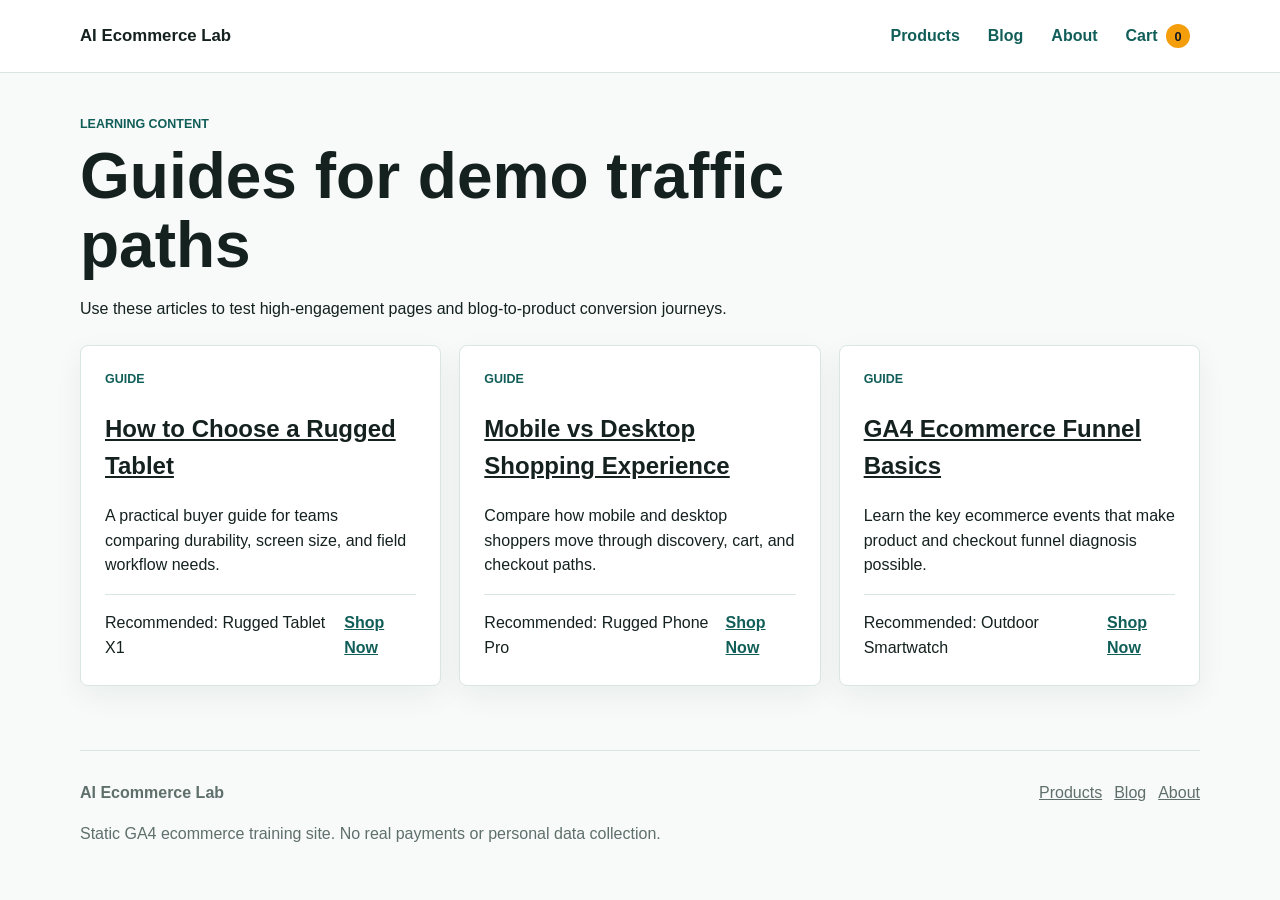
==== blog.html @ ac774b91 "Build GA4 ecommerce demo site" ====
<!DOCTYPE html>
<html lang="en">
<head>
  <meta charset="UTF-8">
  <meta name="viewport" content="width=device-width, initial-scale=1.0">
  <title>Blog | AI Ecommerce Lab</title>
  <meta name="description" content="Demo ecommerce blog content for GA4 content-to-product path testing.">
  <link rel="stylesheet" href="assets/css/styles.css">
  <script src="assets/js/products.js" defer></script>
  <script src="assets/js/analytics.js" defer></script>
  <script src="assets/js/cart.js" defer></script>
  <script src="assets/js/site.js" defer></script>
</head>
<body data-page="blog">
  <a class="skip-link" href="#main">Skip to content</a>
  <header class="site-header" data-site-header></header>
  <main id="main" class="page-shell">
    <section class="page-title">
      <p class="eyebrow">Learning content</p>
      <h1>Guides for demo traffic paths</h1>
      <p>Use these articles to test high-engagement pages and blog-to-product conversion journeys.</p>
    </section>
    <section class="article-grid" data-blog-list></section>
  </main>
  <footer class="site-footer" data-site-footer></footer>
</body>
</html>
---- assets/css/styles.css ----
:root {
  color-scheme: light;
  --bg: #f7faf9;
  --surface: #ffffff;
  --surface-strong: #ecfdf5;
  --text: #14211f;
  --muted: #5f6f6b;
  --line: #d9e6e2;
  --primary: #0f766e;
  --primary-strong: #115e59;
  --accent: #f59e0b;
  --focus: #2563eb;
  --shadow: 0 18px 50px rgba(20, 33, 31, 0.11);
}

* {
  box-sizing: border-box;
}

html {
  min-width: 320px;
}

body {
  margin: 0;
  background: var(--bg);
  color: var(--text);
  font-family: Arial, Helvetica, sans-serif;
  line-height: 1.55;
}

img {
  display: block;
  max-width: 100%;
}

a {
  color: inherit;
}

button,
input {
  font: inherit;
}

:focus-visible {
  outline: 3px solid var(--focus);
  outline-offset: 3px;
}

.skip-link {
  position: absolute;
  left: 16px;
  top: -60px;
  z-index: 10;
  background: var(--text);
  color: #fff;
  padding: 10px 14px;
}

.skip-link:focus {
  top: 16px;
}

.site-header {
  position: sticky;
  top: 0;
  z-index: 5;
  background: rgba(255, 255, 255, 0.94);
  border-bottom: 1px solid var(--line);
  backdrop-filter: blur(12px);
}

.nav-wrap,
.site-footer,
.hero,
.section,
.page-shell {
  width: min(1120px, calc(100% - 32px));
  margin: 0 auto;
}

.nav-wrap {
  min-height: 72px;
  display: flex;
  align-items: center;
  justify-content: space-between;
  gap: 24px;
}

.brand {
  font-weight: 800;
  text-decoration: none;
  font-size: 1.05rem;
}

.site-nav {
  display: flex;
  align-items: center;
  gap: 8px;
  flex-wrap: wrap;
  justify-content: flex-end;
}

.site-nav a,
.text-link,
.text-button {
  color: var(--primary-strong);
  font-weight: 700;
}

.site-nav a {
  text-decoration: none;
  padding: 8px 10px;
  border-radius: 6px;
}

.site-nav a:hover {
  background: var(--surface-strong);
}

.cart-link span {
  display: inline-grid;
  place-items: center;
  min-width: 24px;
  height: 24px;
  margin-left: 4px;
  border-radius: 999px;
  background: var(--accent);
  color: #111827;
  font-size: 0.8rem;
}

.hero {
  display: grid;
  grid-template-columns: minmax(0, 1.3fr) minmax(280px, 0.7fr);
  gap: 32px;
  align-items: stretch;
  padding: 64px 0 34px;
}

.hero__content {
  padding: 44px;
  border-radius: 8px;
  background: linear-gradient(135deg, #12323a, #0f766e);
  color: #fff;
}

.hero h1,
.page-title h1,
.content-page h1,
.thankyou-card h1 {
  margin: 0;
  line-height: 1.08;
  font-size: clamp(2.25rem, 5vw, 4.75rem);
  letter-spacing: 0;
}

.hero__lead {
  max-width: 680px;
  font-size: 1.16rem;
  color: rgba(255, 255, 255, 0.9);
}

.hero__actions,
.button-row {
  display: flex;
  flex-wrap: wrap;
  gap: 12px;
  align-items: center;
}

.hero__panel {
  display: grid;
  gap: 14px;
}

.hero__panel > div {
  padding: 24px;
  border-radius: 8px;
  background: var(--surface);
  box-shadow: var(--shadow);
}

.metric {
  display: block;
  font-size: 2.4rem;
  line-height: 1;
  font-weight: 800;
  color: var(--primary-strong);
}

.section {
  padding: 40px 0;
}

.section__heading {
  margin-bottom: 20px;
}

.section__heading--row {
  display: flex;
  align-items: end;
  justify-content: space-between;
  gap: 16px;
}

.section h2,
.page-title h1,
.content-page h2,
.panel h2,
.summary-box h2 {
  margin-top: 0;
}

.eyebrow,
.tag {
  margin: 0 0 8px;
  color: var(--primary-strong);
  font-size: 0.78rem;
  font-weight: 800;
  text-transform: uppercase;
  letter-spacing: 0;
}

.button {
  display: inline-flex;
  min-height: 44px;
  align-items: center;
  justify-content: center;
  border: 1px solid transparent;
  border-radius: 6px;
  padding: 11px 18px;
  cursor: pointer;
  text-decoration: none;
  font-weight: 800;
  transition: transform 0.15s ease, background 0.15s ease, border-color 0.15s ease;
}

.button:hover {
  transform: translateY(-1px);
}

.button--primary {
  background: var(--primary);
  color: #fff;
}

.button--primary:hover {
  background: var(--primary-strong);
}

.button--secondary {
  background: #fff;
  color: var(--primary-strong);
  border-color: var(--line);
}

.button--small {
  min-height: 38px;
  padding: 8px 12px;
}

.button--full {
  width: 100%;
}

.value-grid,
.product-grid,
.article-grid {
  display: grid;
  grid-template-columns: repeat(3, minmax(0, 1fr));
  gap: 18px;
}

.value-card,
.product-card,
.article-card,
.panel,
.summary-box,
.empty-state,
.content-page,
.thankyou-card,
.notice {
  border: 1px solid var(--line);
  border-radius: 8px;
  background: var(--surface);
  box-shadow: 0 10px 30px rgba(20, 33, 31, 0.06);
}

.value-card,
.article-card,
.panel,
.summary-box,
.empty-state,
.content-page,
.thankyou-card,
.notice {
  padding: 24px;
}

.product-card {
  overflow: hidden;
}

.product-card__image {
  display: block;
  background: var(--surface-strong);
}

.product-card__image img {
  width: 100%;
  aspect-ratio: 4 / 3;
  object-fit: cover;
}

.product-card__body {
  padding: 20px;
}

.product-card h3 {
  margin: 0 0 8px;
}

.product-card h3 a {
  text-decoration: none;
}

.product-card__footer,
.summary-row {
  display: flex;
  justify-content: space-between;
  gap: 12px;
  align-items: center;
}

.page-shell {
  padding: 42px 0 64px;
}

.page-title {
  max-width: 780px;
  margin-bottom: 24px;
}

.product-detail {
  display: grid;
  grid-template-columns: minmax(280px, 0.95fr) minmax(0, 1.05fr);
  gap: 32px;
  align-items: start;
}

.product-detail__media,
.product-detail__content {
  border-radius: 8px;
  background: var(--surface);
  border: 1px solid var(--line);
  overflow: hidden;
}

.product-detail__content {
  padding: 28px;
}

.price {
  color: var(--primary-strong);
  font-size: 2rem;
  font-weight: 800;
  margin: 10px 0;
}

.quantity-control {
  display: grid;
  max-width: 160px;
  gap: 6px;
  margin: 20px 0;
}

.quantity-control input,
.cart-item input {
  min-height: 42px;
  border: 1px solid var(--line);
  border-radius: 6px;
  padding: 8px 10px;
}

.cart-layout,
.checkout-layout {
  display: grid;
  grid-template-columns: minmax(0, 1fr) 340px;
  gap: 22px;
  align-items: start;
}

.cart-items,
.checkout-main {
  display: grid;
  gap: 14px;
}

.cart-item {
  display: grid;
  grid-template-columns: 96px minmax(0, 1fr) 120px 110px;
  gap: 16px;
  align-items: center;
  border: 1px solid var(--line);
  border-radius: 8px;
  background: var(--surface);
  padding: 14px;
}

.cart-item img {
  width: 96px;
  aspect-ratio: 1;
  object-fit: cover;
  border-radius: 6px;
}

.cart-item h2 {
  margin: 0;
  font-size: 1.1rem;
}

.cart-item__actions {
  display: grid;
  gap: 6px;
}

.text-button {
  border: 0;
  background: transparent;
  padding: 0;
  text-align: left;
  cursor: pointer;
}

.summary-box {
  position: sticky;
  top: 94px;
  display: grid;
  gap: 12px;
}

.summary-row {
  border-top: 1px solid var(--line);
  padding-top: 12px;
}

.summary-row--total {
  font-size: 1.15rem;
}

.option-card {
  display: flex;
  gap: 10px;
  align-items: center;
  border: 1px solid var(--line);
  border-radius: 6px;
  padding: 14px;
  margin-top: 10px;
  cursor: pointer;
}

.option-card:has(input:checked) {
  border-color: var(--primary);
  background: var(--surface-strong);
}

.privacy-note {
  color: var(--muted);
}

.thankyou-card,
.content-page {
  max-width: 820px;
}

.order-items {
  margin: 22px 0;
}

.recommendation {
  display: flex;
  justify-content: space-between;
  gap: 14px;
  align-items: center;
  border-top: 1px solid var(--line);
  padding-top: 16px;
}

.recommendation--large {
  margin-top: 26px;
  padding: 22px;
  border: 1px solid var(--line);
  border-radius: 8px;
  background: var(--surface-strong);
}

.cta-band {
  display: flex;
  justify-content: space-between;
  gap: 20px;
  align-items: center;
  margin-top: 28px;
  margin-bottom: 52px;
  padding: 28px;
  border-radius: 8px;
  background: #14211f;
  color: #fff;
}

.cta-band p {
  color: rgba(255, 255, 255, 0.84);
}

.site-footer {
  display: flex;
  justify-content: space-between;
  gap: 18px;
  padding: 30px 0;
  border-top: 1px solid var(--line);
  color: var(--muted);
}

.footer-links {
  display: flex;
  flex-wrap: wrap;
  gap: 12px;
}

@media (max-width: 860px) {
  .hero,
  .product-detail,
  .cart-layout,
  .checkout-layout {
    grid-template-columns: 1fr;
  }

  .value-grid,
  .product-grid,
  .article-grid {
    grid-template-columns: 1fr 1fr;
  }

  .summary-box {
    position: static;
  }

  .cart-item {
    grid-template-columns: 80px minmax(0, 1fr);
  }

  .cart-item__actions,
  .cart-item > strong {
    grid-column: 2;
  }
}

@media (max-width: 620px) {
  .nav-wrap {
    align-items: flex-start;
    flex-direction: column;
    padding: 14px 0;
    gap: 10px;
  }

  .site-nav {
    width: 100%;
    justify-content: flex-start;
  }

  .hero__content {
    padding: 28px 22px;
  }

  .value-grid,
  .product-grid,
  .article-grid {
    grid-template-columns: 1fr;
  }

  .section__heading--row,
  .cta-band,
  .site-footer,
  .recommendation {
    align-items: flex-start;
    flex-direction: column;
  }

  .cart-item {
    grid-template-columns: 1fr;
  }

  .cart-item img,
  .cart-item__actions,
  .cart-item > strong {
    grid-column: auto;
  }

  .cart-item img {
    width: 100%;
    max-width: 240px;
  }

  .button {
    width: 100%;
  }
}
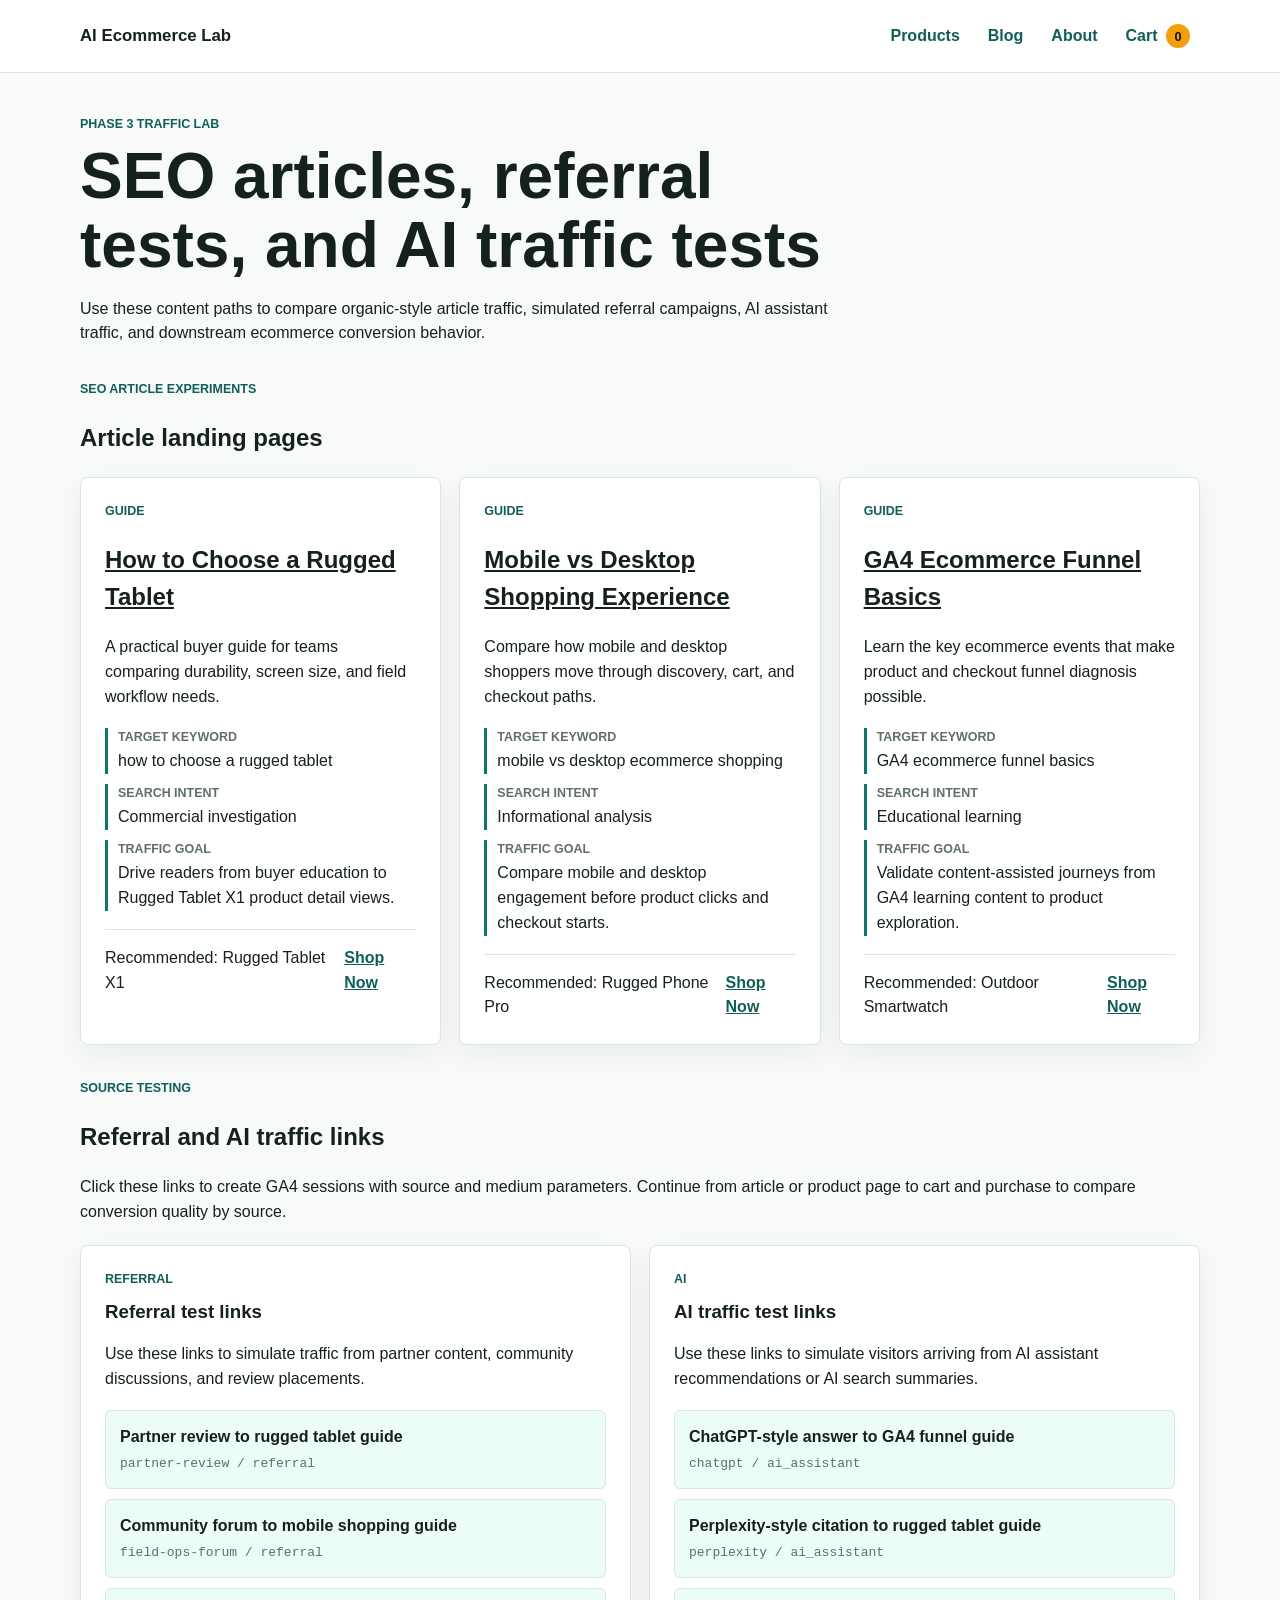
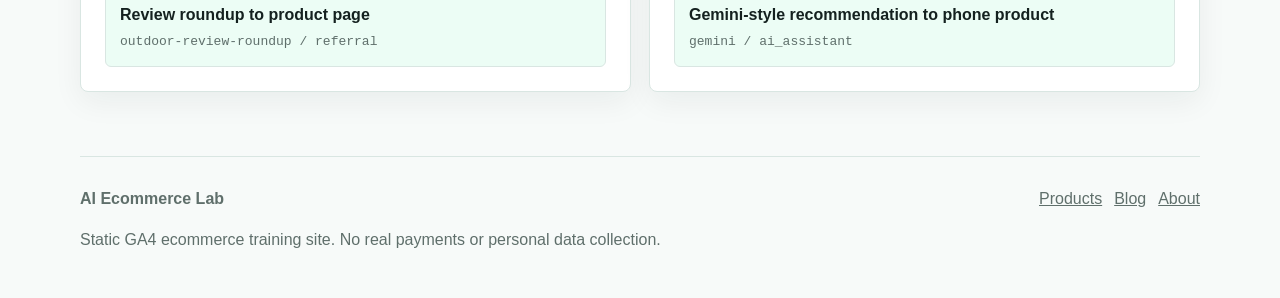
==== commit 685fce12: "Add phase 3 blog traffic tests" ====
--- a/blog.html
+++ b/blog.html
@@ -3,8 +3,9 @@
 <head>
   <meta charset="UTF-8">
   <meta name="viewport" content="width=device-width, initial-scale=1.0">
-  <title>Blog | AI Ecommerce Lab</title>
-  <meta name="description" content="Demo ecommerce blog content for GA4 content-to-product path testing.">
+  <title>SEO Articles and Traffic Tests | AI Ecommerce Lab</title>
+  <meta name="description" content="SEO articles, referral test links, and AI traffic test links for GA4 ecommerce funnel analysis.">
+  <meta name="keywords" content="rugged tablet guide, GA4 ecommerce funnel, referral traffic test, AI traffic test, ecommerce SEO lab">
   <link rel="stylesheet" href="assets/css/styles.css">
   <script src="assets/js/products.js" defer></script>
   <script src="assets/js/analytics.js" defer></script>
@@ -16,11 +17,18 @@
   <header class="site-header" data-site-header></header>
   <main id="main" class="page-shell">
     <section class="page-title">
-      <p class="eyebrow">Learning content</p>
-      <h1>Guides for demo traffic paths</h1>
-      <p>Use these articles to test high-engagement pages and blog-to-product conversion journeys.</p>
+      <p class="eyebrow">Phase 3 traffic lab</p>
+      <h1>SEO articles, referral tests, and AI traffic tests</h1>
+      <p>Use these content paths to compare organic-style article traffic, simulated referral campaigns, AI assistant traffic, and downstream ecommerce conversion behavior.</p>
     </section>
-    <section class="article-grid" data-blog-list></section>
+    <section class="section-block">
+      <div class="section__heading">
+        <p class="eyebrow">SEO article experiments</p>
+        <h2>Article landing pages</h2>
+      </div>
+      <section class="article-grid" data-blog-list></section>
+    </section>
+    <section class="section-block" data-traffic-tests></section>
   </main>
   <footer class="site-footer" data-site-footer></footer>
 </body>
--- a/assets/css/styles.css
+++ b/assets/css/styles.css
@@ -194,6 +194,10 @@
   padding: 40px 0;
 }
 
+.section-block {
+  margin-top: 34px;
+}
+
 .section__heading {
   margin-bottom: 20px;
 }
@@ -267,7 +271,8 @@
 
 .value-grid,
 .product-grid,
-.article-grid {
+.article-grid,
+.traffic-test-grid {
   display: grid;
   grid-template-columns: repeat(3, minmax(0, 1fr));
   gap: 18px;
@@ -276,6 +281,7 @@
 .value-card,
 .product-card,
 .article-card,
+.traffic-card,
 .panel,
 .summary-box,
 .empty-state,
@@ -290,6 +296,7 @@
 
 .value-card,
 .article-card,
+.traffic-card,
 .panel,
 .summary-box,
 .empty-state,
@@ -326,6 +333,28 @@
   text-decoration: none;
 }
 
+.article-meta {
+  display: grid;
+  gap: 10px;
+  margin: 18px 0;
+}
+
+.article-meta div {
+  border-left: 3px solid var(--primary);
+  padding-left: 10px;
+}
+
+.article-meta dt {
+  color: var(--muted);
+  font-size: 0.78rem;
+  font-weight: 800;
+  text-transform: uppercase;
+}
+
+.article-meta dd {
+  margin: 2px 0 0;
+}
+
 .product-card__footer,
 .summary-row {
   display: flex;
@@ -496,6 +525,43 @@
   background: var(--surface-strong);
 }
 
+.traffic-test-grid {
+  grid-template-columns: repeat(2, minmax(0, 1fr));
+}
+
+.traffic-card h3 {
+  margin: 0 0 8px;
+}
+
+.traffic-links {
+  display: grid;
+  gap: 10px;
+  margin-top: 18px;
+}
+
+.traffic-link {
+  display: grid;
+  gap: 4px;
+  padding: 14px;
+  border: 1px solid var(--line);
+  border-radius: 6px;
+  background: var(--surface-strong);
+  text-decoration: none;
+}
+
+.traffic-link:hover {
+  border-color: var(--primary);
+}
+
+.traffic-link span {
+  font-weight: 800;
+}
+
+.traffic-link code {
+  color: var(--muted);
+  white-space: normal;
+}
+
 .cta-band {
   display: flex;
   justify-content: space-between;
@@ -538,7 +604,8 @@
 
   .value-grid,
   .product-grid,
-  .article-grid {
+  .article-grid,
+  .traffic-test-grid {
     grid-template-columns: 1fr 1fr;
   }
 
@@ -575,7 +642,8 @@
 
   .value-grid,
   .product-grid,
-  .article-grid {
+  .article-grid,
+  .traffic-test-grid {
     grid-template-columns: 1fr;
   }
 
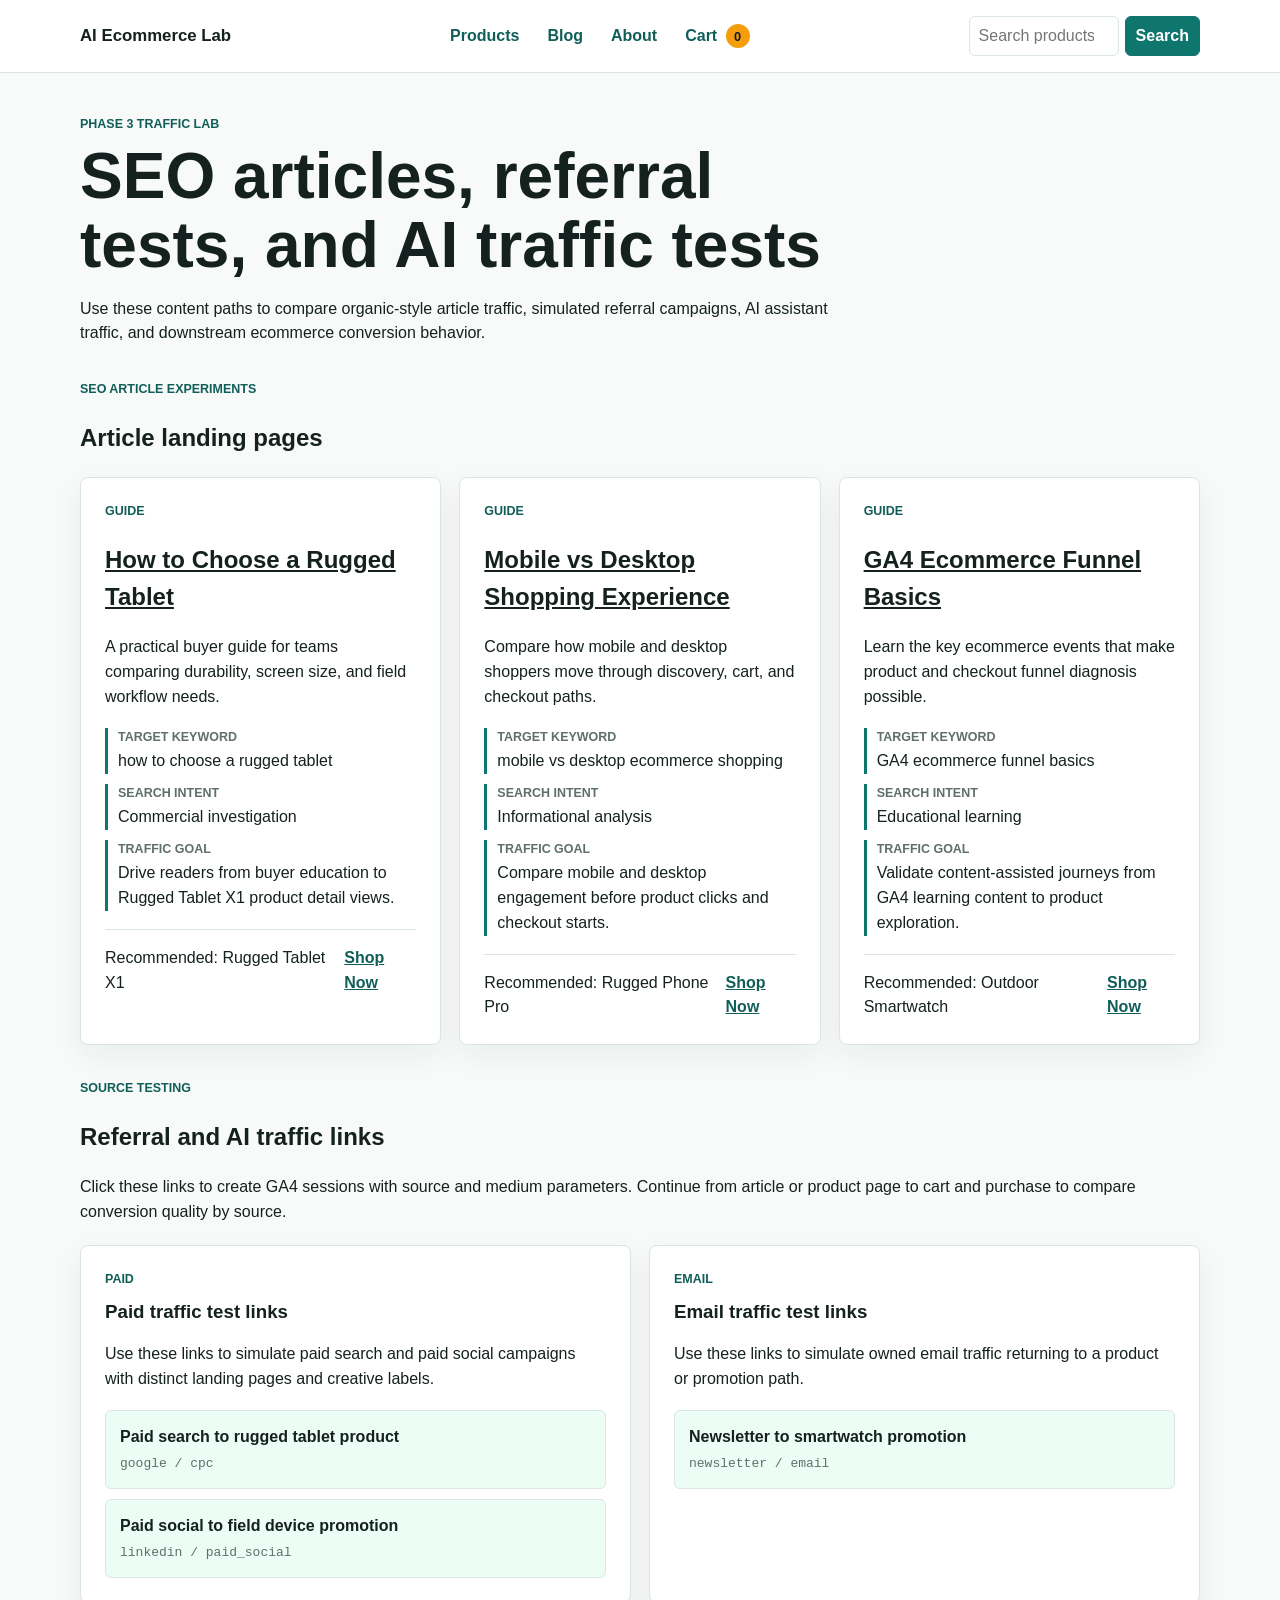
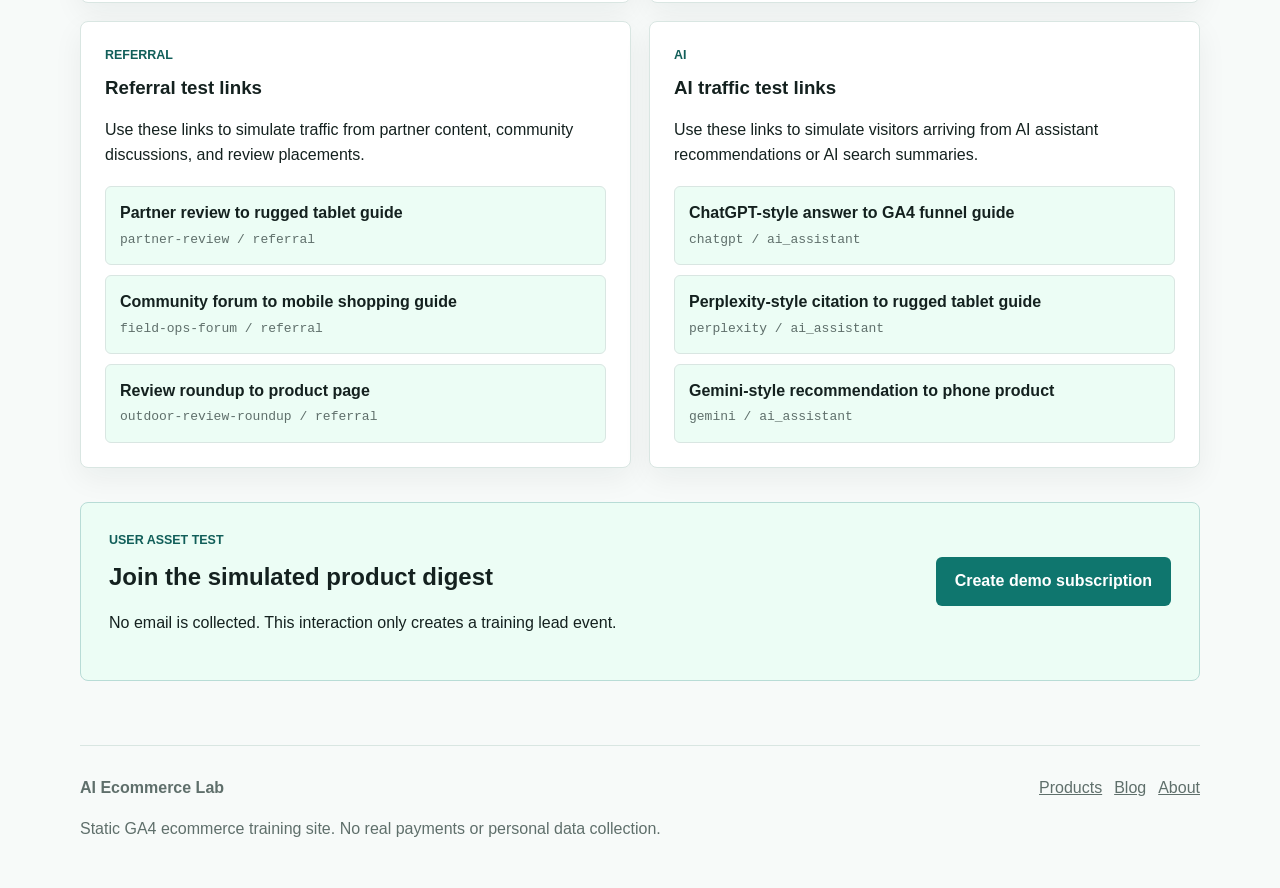
==== commit e603116a: "Add GA4 growth and conversion training flows" ====
--- a/blog.html
+++ b/blog.html
@@ -29,6 +29,7 @@
       <section class="article-grid" data-blog-list></section>
     </section>
     <section class="section-block" data-traffic-tests></section>
+    <section class="section-block" data-newsletter></section>
   </main>
   <footer class="site-footer" data-site-footer></footer>
 </body>
--- a/assets/css/styles.css
+++ b/assets/css/styles.css
@@ -39,8 +39,21 @@
 }
 
 button,
-input {
+input,
+select {
   font: inherit;
+}
+
+.sr-only {
+  position: absolute;
+  width: 1px;
+  height: 1px;
+  padding: 0;
+  margin: -1px;
+  overflow: hidden;
+  clip: rect(0, 0, 0, 0);
+  white-space: nowrap;
+  border: 0;
 }
 
 :focus-visible {
@@ -100,6 +113,37 @@
   gap: 8px;
   flex-wrap: wrap;
   justify-content: flex-end;
+}
+
+.site-search {
+  display: flex;
+  align-items: center;
+  gap: 6px;
+}
+
+.site-search input,
+.coupon-form input,
+.panel select {
+  min-height: 38px;
+  border: 1px solid var(--line);
+  border-radius: 6px;
+  padding: 7px 9px;
+  background: #fff;
+}
+
+.site-search input {
+  width: 150px;
+}
+
+.site-search button {
+  min-height: 38px;
+  border: 1px solid var(--primary);
+  border-radius: 6px;
+  padding: 7px 10px;
+  color: #fff;
+  background: var(--primary);
+  font-weight: 700;
+  cursor: pointer;
 }
 
 .site-nav a,
@@ -196,6 +240,17 @@
 
 .section-block {
   margin-top: 34px;
+}
+
+.category-links {
+  display: flex;
+  flex-wrap: wrap;
+  gap: 12px;
+}
+
+.category-links a {
+  color: var(--primary-strong);
+  font-weight: 700;
 }
 
 .section__heading {
@@ -470,6 +525,51 @@
   gap: 12px;
 }
 
+.coupon-form {
+  display: grid;
+  gap: 7px;
+  padding-top: 4px;
+}
+
+.coupon-form > div {
+  display: flex;
+  gap: 8px;
+}
+
+.coupon-form input {
+  min-width: 0;
+  width: 100%;
+}
+
+.form-message {
+  min-height: 1.4em;
+  margin: 0;
+  color: var(--muted);
+  font-size: 0.9rem;
+}
+
+.promotion-band,
+.newsletter-panel {
+  display: flex;
+  align-items: center;
+  justify-content: space-between;
+  gap: 24px;
+  padding: 28px;
+  border: 1px solid #f7c66a;
+  border-radius: 8px;
+  background: #fff8e8;
+}
+
+.promotion-band h2,
+.newsletter-panel h2 {
+  margin: 0 0 8px;
+}
+
+.newsletter-panel {
+  border-color: #b8dcd6;
+  background: var(--surface-strong);
+}
+
 .summary-row {
   border-top: 1px solid var(--line);
   padding-top: 12px;
@@ -636,6 +736,14 @@
     justify-content: flex-start;
   }
 
+  .site-search {
+    width: 100%;
+  }
+
+  .site-search input {
+    flex: 1;
+  }
+
   .hero__content {
     padding: 28px 22px;
   }
@@ -650,7 +758,9 @@
   .section__heading--row,
   .cta-band,
   .site-footer,
-  .recommendation {
+  .recommendation,
+  .promotion-band,
+  .newsletter-panel {
     align-items: flex-start;
     flex-direction: column;
   }
